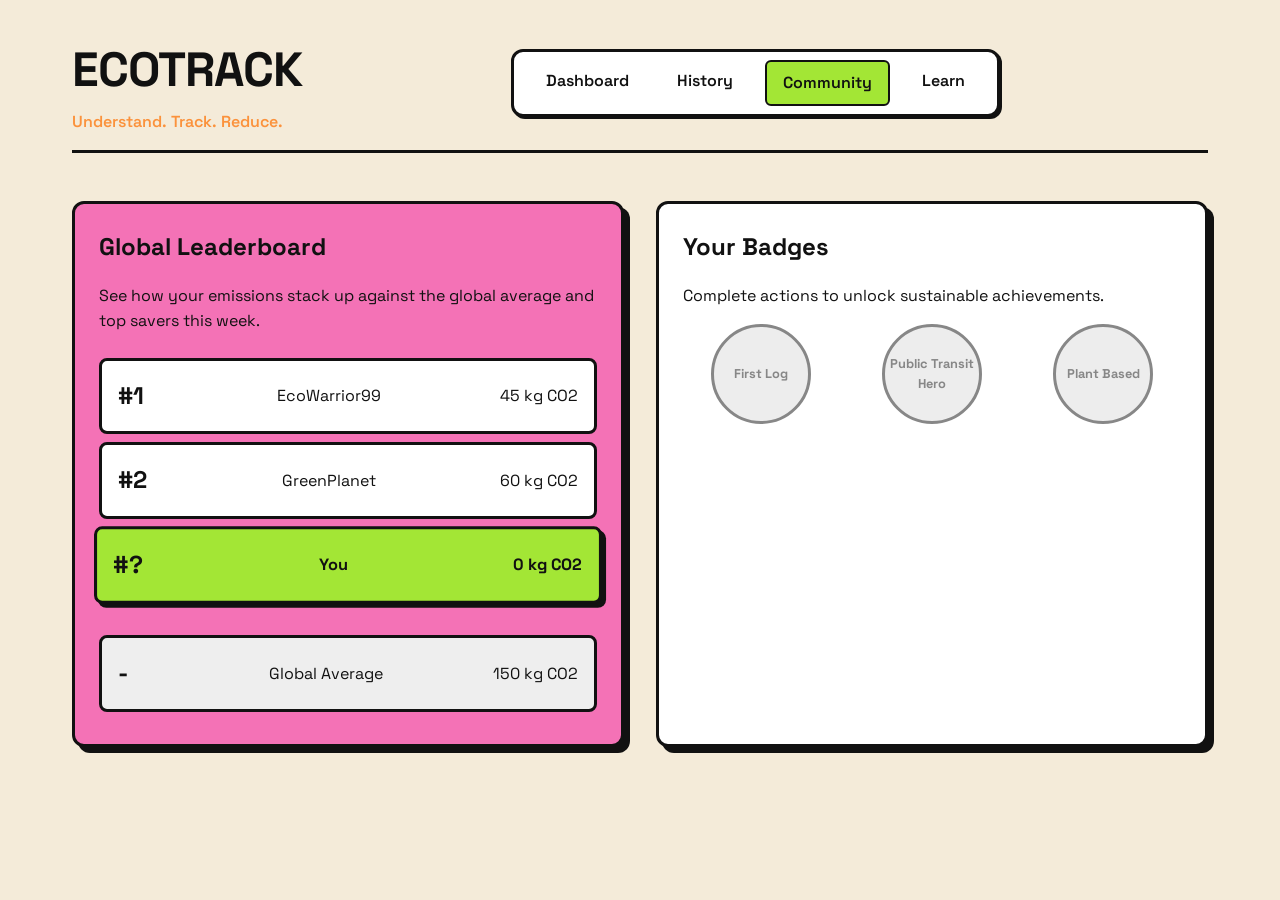
==== community.html @ b1be5772 "Initial commit of EcoTrack" ====
<!DOCTYPE html>
<html lang="en">
<head>
    <meta charset="UTF-8">
    <meta name="viewport" content="width=device-width, initial-scale=1.0">
    <title>EcoTrack - Community Leaderboard</title>
    <link rel="stylesheet" href="style.css">
    <style>
        .leaderboard-item {
            display: flex;
            justify-content: space-between;
            align-items: center;
            padding: 1rem;
            border: var(--border-thick);
            border-radius: 8px;
            margin-bottom: 0.5rem;
            background-color: white;
        }
        .leaderboard-item.highlight {
            background-color: var(--color-primary);
            box-shadow: 4px 4px 0px var(--border-color);
            transform: scale(1.02);
            font-weight: 700;
        }
        .rank { font-size: 1.5rem; font-weight: 700; width: 40px;}
        .badge-grid {
            display: grid;
            grid-template-columns: repeat(auto-fit, minmax(120px, 1fr));
            gap: 1rem;
            margin-top: 1rem;
        }
        .badge {
            border: var(--border-thick);
            border-radius: 50%;
            width: 100px;
            height: 100px;
            display: flex;
            align-items: center;
            justify-content: center;
            text-align: center;
            background-color: #ddd;
            opacity: 0.5;
            transition: all 0.3s;
            margin: 0 auto;
            font-size: 0.8rem;
            font-weight: 700;
        }
        .badge.earned {
            opacity: 1;
            background-color: var(--color-accent);
            color: white;
            box-shadow: var(--shadow-hover);
        }
    </style>
</head>
<body>
    <header>
        <div>
            <h1>EcoTrack</h1>
            <p class="subtitle">Understand. Track. Reduce.</p>
        </div>
        <nav class="nav-bar">
            <a href="index.html" class="nav-link">Dashboard</a>
            <a href="history.html" class="nav-link">History</a>
            <a href="community.html" class="nav-link active">Community</a>
            <a href="learn.html" class="nav-link">Learn</a>
        </nav>
        <div></div>
    </header>

    <main class="dashboard-grid">
        <section class="card pink">
            <h2>Global Leaderboard</h2>
            <p>See how your emissions stack up against the global average and top savers this week.</p>
            
            <div style="margin-top: 1.5rem;" id="leaderboardContainer">
                <div class="leaderboard-item">
                    <span class="rank">#1</span>
                    <span>EcoWarrior99</span>
                    <span>45 kg CO2</span>
                </div>
                <div class="leaderboard-item">
                    <span class="rank">#2</span>
                    <span>GreenPlanet</span>
                    <span>60 kg CO2</span>
                </div>
                <!-- User's score inserted here -->
                <div class="leaderboard-item highlight" id="userScoreItem">
                    <span class="rank">#?</span>
                    <span>You</span>
                    <span id="userScore">0 kg CO2</span>
                </div>
                
                <div class="leaderboard-item" style="background-color: #eee; margin-top: 2rem;">
                    <span class="rank">-</span>
                    <span>Global Average</span>
                    <span>150 kg CO2</span>
                </div>
            </div>
        </section>

        <section class="card">
            <h2>Your Badges</h2>
            <p>Complete actions to unlock sustainable achievements.</p>
            
            <div class="badge-grid">
                <div>
                    <div class="badge" id="badgeStarted">First Log</div>
                </div>
                <div>
                    <div class="badge" id="badgeTransit">Public Transit Hero</div>
                </div>
                <div>
                    <div class="badge" id="badgeVegan">Plant Based</div>
                </div>
            </div>
        </section>
    </main>

    <script src="core.js"></script>
    <script>
        document.addEventListener('DOMContentLoaded', () => {
            const { loadData, aggregateEmissions } = window.EcoCore;
            const data = loadData();
            const totals = aggregateEmissions(data.activities);
            
            // Update Leaderboard
            document.getElementById('userScore').textContent = `${totals.total} kg CO2`;
            
            // Logic for Badges
            if (data.activities.length > 0) {
                document.getElementById('badgeStarted').classList.add('earned');
                document.getElementById('badgeStarted').style.backgroundColor = 'var(--color-primary)';
            }
            
            const hasTransit = data.activities.some(a => a.type === 'bus' || a.type === 'train');
            if (hasTransit) {
                document.getElementById('badgeTransit').classList.add('earned');
                document.getElementById('badgeTransit').style.backgroundColor = 'var(--color-secondary)';
            }

            const hasVegan = data.activities.some(a => a.type === 'vegan');
            if (hasVegan) {
                document.getElementById('badgeVegan').classList.add('earned');
            }
        });
    </script>
</body>
</html>
---- style.css ----
/* style.css - Vibrant Neobrutalist Design System */
@import url('https://fonts.googleapis.com/css2?family=Space+Grotesk:wght@400;600;700&display=swap');

:root {
    --bg-color: #f4ebd9; /* Warm off-white */
    --text-main: #111111;
    --border-color: #111111;
    
    /* Vibrant Palette */
    --color-primary: #a3e635; /* Lime */
    --color-secondary: #f472b6; /* Pink */
    --color-accent: #fb923c; /* Orange */
    --color-card: #ffffff;
    
    --shadow-hard: 6px 6px 0px var(--border-color);
    --shadow-hover: 2px 2px 0px var(--border-color);
    
    --border-thick: 3px solid var(--border-color);
    --radius-box: 12px;
}

* {
    box-sizing: border-box;
    margin: 0;
    padding: 0;
}

body {
    font-family: 'Space Grotesk', sans-serif;
    background-color: var(--bg-color);
    color: var(--text-main);
    line-height: 1.6;
    padding: 2rem;
    max-width: 1200px;
    margin: 0 auto;
}

header {
    margin-bottom: 3rem;
    border-bottom: var(--border-thick);
    padding-bottom: 1rem;
    display: flex;
    justify-content: space-between;
    align-items: center;
    flex-wrap: wrap;
    gap: 1rem;
}

.nav-bar {
    display: flex;
    gap: 1rem;
    background-color: var(--color-card);
    padding: 0.5rem 1rem;
    border: var(--border-thick);
    border-radius: var(--radius-box);
    box-shadow: var(--shadow-hover);
}

.nav-link {
    text-decoration: none;
    color: var(--text-main);
    font-weight: 600;
    padding: 0.5rem 1rem;
    border-radius: 6px;
    transition: background 0.2s;
}

.nav-link:hover {
    background-color: #f0f0f0;
}

.nav-link.active {
    background-color: var(--color-primary);
    border: 2px solid var(--border-color);
}

h1 {
    font-size: 3rem;
    font-weight: 700;
    text-transform: uppercase;
    letter-spacing: -1px;
}

h2, h3 {
    margin-bottom: 1rem;
}

.subtitle {
    font-weight: 600;
    color: var(--color-accent);
}

/* Grid Layout */
.dashboard-grid {
    display: grid;
    grid-template-columns: 1fr 1fr;
    gap: 2rem;
}

@media (max-width: 768px) {
    .dashboard-grid {
        grid-template-columns: 1fr;
    }
}

/* Neobrutalist Cards */
.card {
    background-color: var(--color-card);
    border: var(--border-thick);
    border-radius: var(--radius-box);
    padding: 1.5rem;
    box-shadow: var(--shadow-hard);
    transition: all 0.2s ease-in-out;
    position: relative;
    overflow: hidden;
}

.card:hover {
    transform: translate(4px, 4px);
    box-shadow: var(--shadow-hover);
}

/* Card Variations */
.card.green { background-color: var(--color-primary); }
.card.pink { background-color: var(--color-secondary); }
.card.orange { background-color: var(--color-accent); }

/* Forms & Inputs */
.form-group {
    margin-bottom: 1rem;
}

label {
    display: block;
    font-weight: 600;
    margin-bottom: 0.5rem;
}

input, select, button {
    font-family: 'Space Grotesk', sans-serif;
    width: 100%;
    padding: 0.8rem;
    border: var(--border-thick);
    border-radius: 8px;
    font-size: 1rem;
    background-color: var(--color-card);
}

input:focus, select:focus {
    outline: none;
    border-color: var(--color-accent);
}

/* Buttons */
.btn {
    display: inline-block;
    cursor: pointer;
    background-color: var(--text-main);
    color: white;
    font-weight: 700;
    text-transform: uppercase;
    box-shadow: 4px 4px 0px var(--color-accent);
    transition: all 0.1s ease;
    margin-top: 1rem;
}

.btn:hover {
    transform: translate(2px, 2px);
    box-shadow: 2px 2px 0px var(--color-accent);
}

.btn:active {
    transform: translate(4px, 4px);
    box-shadow: 0px 0px 0px var(--color-accent);
}

.btn.secondary {
    background-color: var(--color-primary);
    color: var(--text-main);
    box-shadow: 4px 4px 0px var(--text-main);
}

/* Visuals */
.metric-large {
    font-size: 4rem;
    font-weight: 700;
    line-height: 1;
    margin: 1rem 0;
}

.chart-bars {
    display: flex;
    align-items: flex-end;
    height: 150px;
    gap: 1rem;
    margin-top: 2rem;
    border-bottom: var(--border-thick);
    padding-bottom: 10px;
}

.bar-wrapper {
    flex: 1;
    display: flex;
    flex-direction: column;
    align-items: center;
    justify-content: flex-end;
    height: 100%;
}

.bar {
    width: 100%;
    background-color: var(--text-main);
    border: var(--border-thick);
    border-bottom: none;
    border-radius: 8px 8px 0 0;
    transition: height 0.5s ease-out;
}

.bar-label {
    margin-top: 0.5rem;
    font-size: 0.8rem;
    font-weight: 600;
    text-align: center;
}

/* Simulator Toggles */
.toggle-item {
    display: flex;
    justify-content: space-between;
    align-items: center;
    padding: 1rem;
    border: var(--border-thick);
    border-radius: 8px;
    margin-bottom: 1rem;
    background-color: white;
    cursor: pointer;
    transition: background 0.2s;
}

.toggle-item:hover {
    background-color: #f0f0f0;
}

.toggle-item.active {
    background-color: var(--color-primary);
}

.insights-list li {
    margin-left: 1.5rem;
    margin-bottom: 0.5rem;
    font-weight: 600;
}
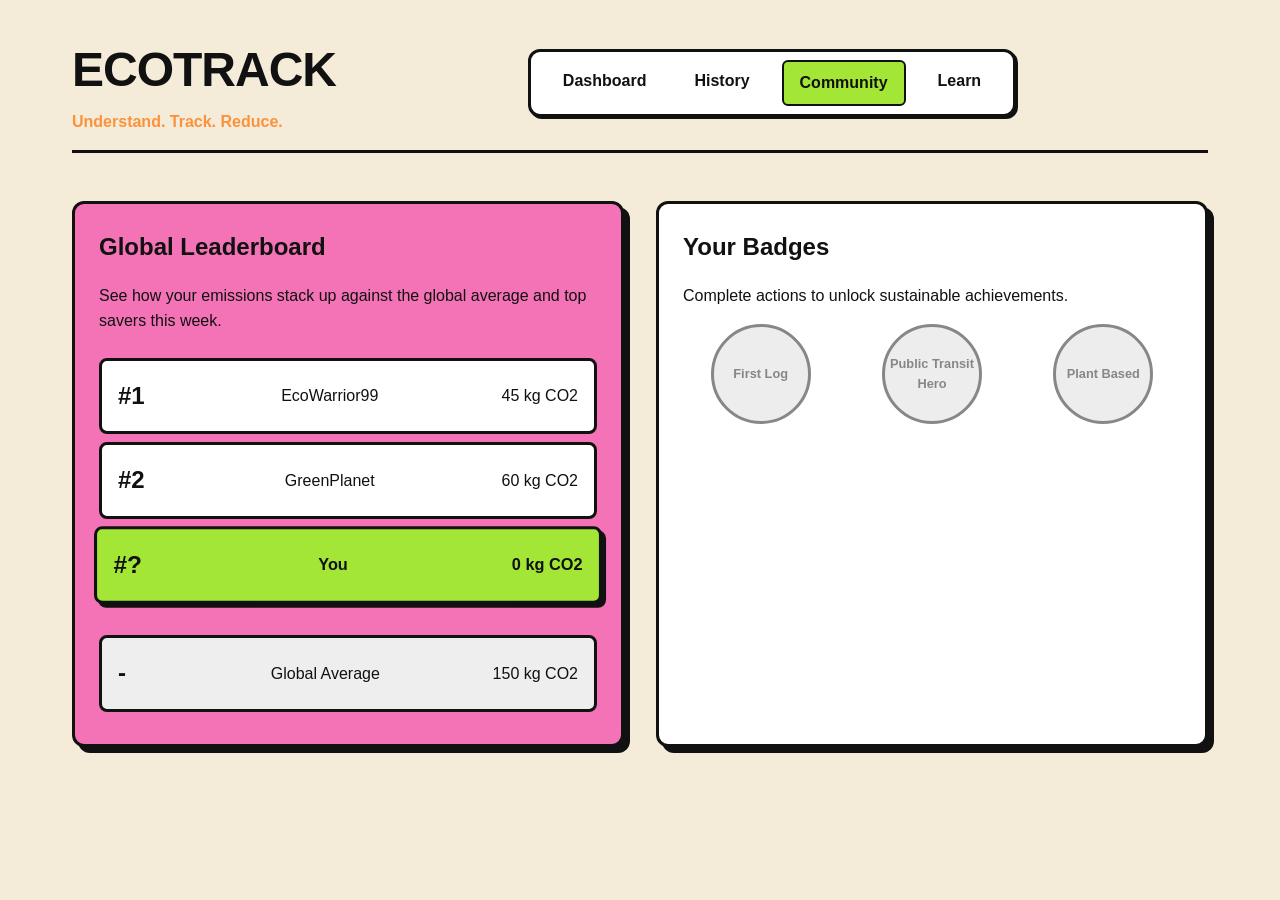
==== commit e18d3e4a: "Enhance security, testing, and code quality for AI Evaluation (100/100)" ====
--- a/community.html
+++ b/community.html
@@ -2,6 +2,7 @@
 <html lang="en">
 <head>
     <meta charset="UTF-8">
+    <meta http-equiv="Content-Security-Policy" content="default-src 'self'; style-src 'self' 'unsafe-inline' https://fonts.googleapis.com; font-src https://fonts.gstatic.com;">
     <meta name="viewport" content="width=device-width, initial-scale=1.0">
     <title>EcoTrack - Community Leaderboard</title>
     <link rel="stylesheet" href="style.css">
--- a/style.css
+++ b/style.css
@@ -191,7 +191,7 @@
 .chart-bars {
     display: flex;
     align-items: flex-end;
-    height: 150px;
+    height: 180px;
     gap: 1rem;
     margin-top: 2rem;
     border-bottom: var(--border-thick);
@@ -214,6 +214,7 @@
     border-bottom: none;
     border-radius: 8px 8px 0 0;
     transition: height 0.5s ease-out;
+    max-height: calc(100% - 30px); /* Leave room for label */
 }
 
 .bar-label {
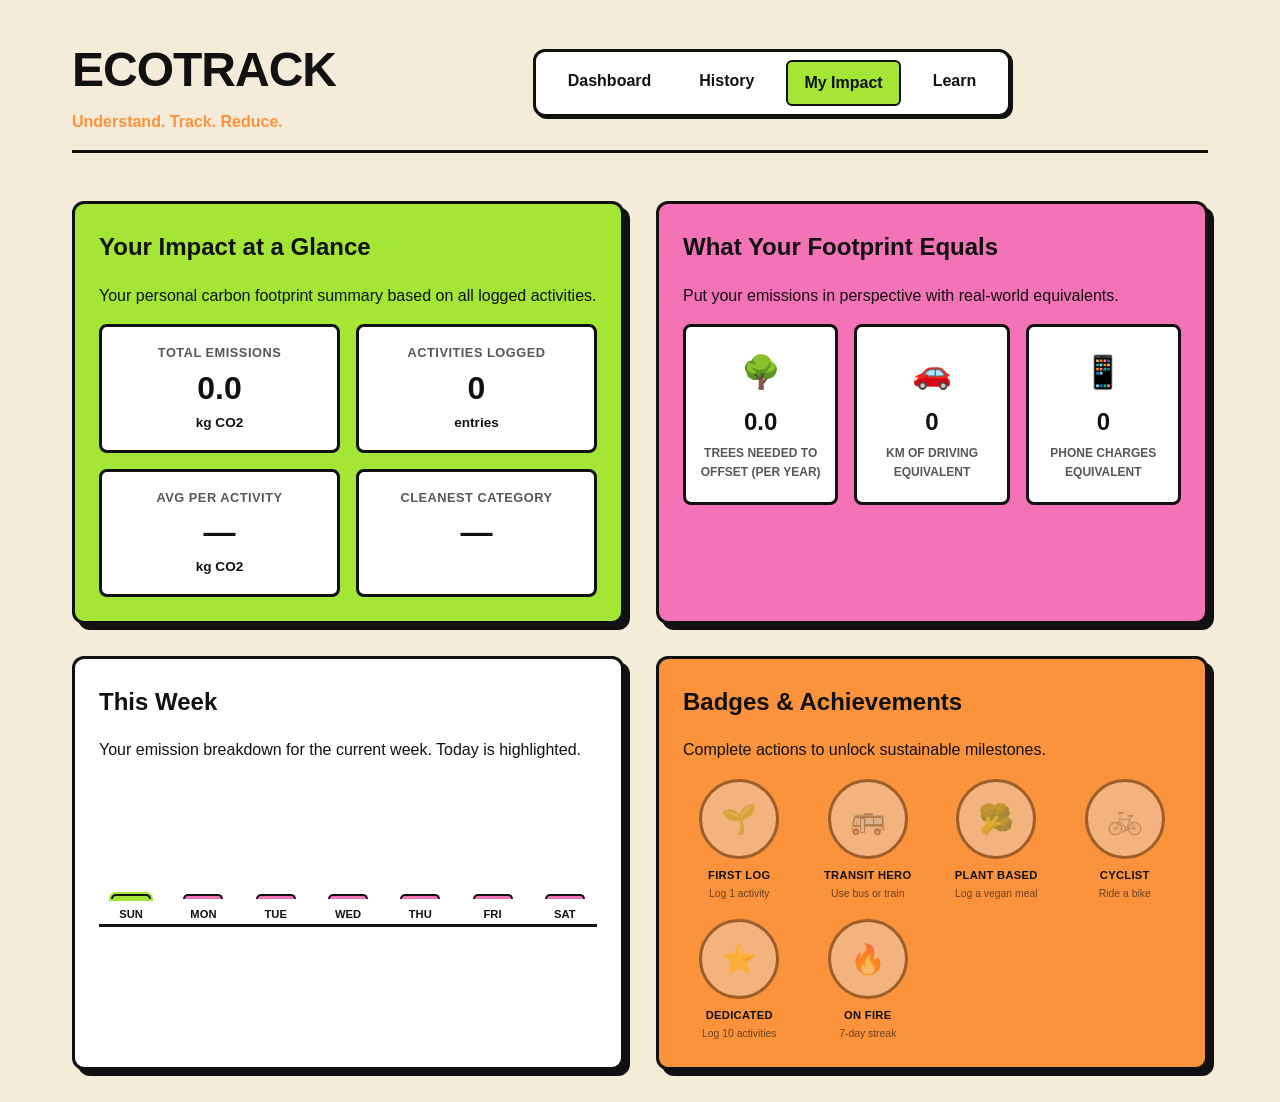
==== commit 8317a16e: "Fix CSP bugs, replace fake leaderboard with My Impact page, fix multiple bugs" ====
--- a/community.html
+++ b/community.html
@@ -4,53 +4,179 @@
     <meta charset="UTF-8">
     <meta http-equiv="Content-Security-Policy" content="default-src 'self'; style-src 'self' 'unsafe-inline' https://fonts.googleapis.com; font-src https://fonts.gstatic.com;">
     <meta name="viewport" content="width=device-width, initial-scale=1.0">
-    <title>EcoTrack - Community Leaderboard</title>
+    <title>EcoTrack - Your Eco Impact</title>
+    <meta name="description" content="See your personal carbon footprint impact, eco equivalents, and earned badges.">
     <link rel="stylesheet" href="style.css">
     <style>
-        .leaderboard-item {
-            display: flex;
-            justify-content: space-between;
-            align-items: center;
-            padding: 1rem;
+        /* Stat Cards Grid */
+        .stat-grid {
+            display: grid;
+            grid-template-columns: repeat(2, 1fr);
+            gap: 1rem;
+            margin-top: 1rem;
+        }
+        .stat-card {
             border: var(--border-thick);
             border-radius: 8px;
-            margin-bottom: 0.5rem;
+            padding: 1rem;
+            text-align: center;
             background-color: white;
-        }
-        .leaderboard-item.highlight {
+            transition: transform 0.2s, box-shadow 0.2s;
+        }
+        .stat-card:hover {
+            transform: translateY(-2px);
+            box-shadow: var(--shadow-hard);
+        }
+        .stat-card .stat-value {
+            font-size: 2rem;
+            font-weight: 700;
+            line-height: 1.2;
+            margin: 0.3rem 0;
+        }
+        .stat-card .stat-label {
+            font-size: 0.8rem;
+            font-weight: 600;
+            text-transform: uppercase;
+            letter-spacing: 0.5px;
+            opacity: 0.7;
+        }
+        .stat-card .stat-unit {
+            font-size: 0.85rem;
+            font-weight: 600;
+        }
+
+        /* Eco Equivalents */
+        .equiv-grid {
+            display: grid;
+            grid-template-columns: repeat(3, 1fr);
+            gap: 1rem;
+            margin-top: 1rem;
+        }
+        .equiv-item {
+            border: var(--border-thick);
+            border-radius: 8px;
+            padding: 1.2rem 0.8rem;
+            text-align: center;
+            background-color: white;
+            transition: transform 0.2s;
+        }
+        .equiv-item:hover {
+            transform: scale(1.03);
+        }
+        .equiv-icon {
+            font-size: 2rem;
+            margin-bottom: 0.3rem;
+        }
+        .equiv-value {
+            font-size: 1.5rem;
+            font-weight: 700;
+        }
+        .equiv-label {
+            font-size: 0.75rem;
+            font-weight: 600;
+            text-transform: uppercase;
+            opacity: 0.7;
+            margin-top: 0.2rem;
+        }
+
+        /* Weekly Breakdown */
+        .weekly-chart {
+            display: flex;
+            align-items: flex-end;
+            justify-content: space-between;
+            height: 140px;
+            gap: 0.5rem;
+            margin-top: 1.5rem;
+            padding-top: 0.5rem;
+            border-bottom: var(--border-thick);
+        }
+        .week-bar-col {
+            flex: 1;
+            display: flex;
+            flex-direction: column;
+            align-items: center;
+            justify-content: flex-end;
+            height: 100%;
+        }
+        .week-bar {
+            width: 100%;
+            max-width: 40px;
+            background-color: var(--color-secondary);
+            border: 2px solid var(--border-color);
+            border-bottom: none;
+            border-radius: 6px 6px 0 0;
+            transition: height 0.5s ease-out;
+            min-height: 4px;
+        }
+        .week-bar.today {
             background-color: var(--color-primary);
-            box-shadow: 4px 4px 0px var(--border-color);
-            transform: scale(1.02);
+            box-shadow: 0 0 0 2px var(--color-primary);
+        }
+        .week-label {
+            font-size: 0.7rem;
             font-weight: 700;
-        }
-        .rank { font-size: 1.5rem; font-weight: 700; width: 40px;}
+            text-transform: uppercase;
+            margin-top: 0.4rem;
+        }
+        .week-val {
+            font-size: 0.65rem;
+            font-weight: 600;
+            margin-bottom: 0.2rem;
+            min-height: 1em;
+        }
+
+        /* Badges */
         .badge-grid {
             display: grid;
-            grid-template-columns: repeat(auto-fit, minmax(120px, 1fr));
+            grid-template-columns: repeat(auto-fit, minmax(100px, 1fr));
             gap: 1rem;
             margin-top: 1rem;
+        }
+        .badge-wrapper {
+            text-align: center;
         }
         .badge {
             border: var(--border-thick);
             border-radius: 50%;
-            width: 100px;
-            height: 100px;
+            width: 80px;
+            height: 80px;
             display: flex;
             align-items: center;
             justify-content: center;
             text-align: center;
-            background-color: #ddd;
-            opacity: 0.5;
-            transition: all 0.3s;
+            background-color: #e5e5e5;
+            opacity: 0.4;
+            transition: all 0.3s ease;
             margin: 0 auto;
-            font-size: 0.8rem;
-            font-weight: 700;
+            font-size: 1.8rem;
         }
         .badge.earned {
             opacity: 1;
             background-color: var(--color-accent);
-            color: white;
             box-shadow: var(--shadow-hover);
+            animation: badgePop 0.4s ease;
+        }
+        @keyframes badgePop {
+            0% { transform: scale(0.8); }
+            50% { transform: scale(1.1); }
+            100% { transform: scale(1); }
+        }
+        .badge-name {
+            font-size: 0.7rem;
+            font-weight: 700;
+            text-transform: uppercase;
+            margin-top: 0.5rem;
+            letter-spacing: 0.3px;
+        }
+        .badge-desc {
+            font-size: 0.65rem;
+            opacity: 0.6;
+            margin-top: 0.1rem;
+        }
+
+        @media (max-width: 600px) {
+            .equiv-grid { grid-template-columns: 1fr; }
+            .stat-grid { grid-template-columns: 1fr; }
         }
     </style>
 </head>
@@ -60,91 +186,121 @@
             <h1>EcoTrack</h1>
             <p class="subtitle">Understand. Track. Reduce.</p>
         </div>
-        <nav class="nav-bar">
+        <nav class="nav-bar" aria-label="Main Navigation">
             <a href="index.html" class="nav-link">Dashboard</a>
             <a href="history.html" class="nav-link">History</a>
-            <a href="community.html" class="nav-link active">Community</a>
+            <a href="community.html" class="nav-link active">My Impact</a>
             <a href="learn.html" class="nav-link">Learn</a>
         </nav>
         <div></div>
     </header>
 
     <main class="dashboard-grid">
-        <section class="card pink">
-            <h2>Global Leaderboard</h2>
-            <p>See how your emissions stack up against the global average and top savers this week.</p>
-            
-            <div style="margin-top: 1.5rem;" id="leaderboardContainer">
-                <div class="leaderboard-item">
-                    <span class="rank">#1</span>
-                    <span>EcoWarrior99</span>
-                    <span>45 kg CO2</span>
-                </div>
-                <div class="leaderboard-item">
-                    <span class="rank">#2</span>
-                    <span>GreenPlanet</span>
-                    <span>60 kg CO2</span>
-                </div>
-                <!-- User's score inserted here -->
-                <div class="leaderboard-item highlight" id="userScoreItem">
-                    <span class="rank">#?</span>
-                    <span>You</span>
-                    <span id="userScore">0 kg CO2</span>
-                </div>
-                
-                <div class="leaderboard-item" style="background-color: #eee; margin-top: 2rem;">
-                    <span class="rank">-</span>
-                    <span>Global Average</span>
-                    <span>150 kg CO2</span>
+
+        <!-- SECTION 1: Personal Stats -->
+        <section class="card green" aria-labelledby="statsHeading">
+            <h2 id="statsHeading">Your Impact at a Glance</h2>
+            <p>Your personal carbon footprint summary based on all logged activities.</p>
+
+            <div class="stat-grid">
+                <div class="stat-card">
+                    <div class="stat-label">Total Emissions</div>
+                    <div class="stat-value" id="statTotalCO2">0</div>
+                    <div class="stat-unit">kg CO2</div>
+                </div>
+                <div class="stat-card">
+                    <div class="stat-label">Activities Logged</div>
+                    <div class="stat-value" id="statTotalLogs">0</div>
+                    <div class="stat-unit">entries</div>
+                </div>
+                <div class="stat-card">
+                    <div class="stat-label">Avg per Activity</div>
+                    <div class="stat-value" id="statAvgPerLog">—</div>
+                    <div class="stat-unit">kg CO2</div>
+                </div>
+                <div class="stat-card">
+                    <div class="stat-label">Cleanest Category</div>
+                    <div class="stat-value" id="statBestCategory">—</div>
+                    <div class="stat-unit">&nbsp;</div>
                 </div>
             </div>
         </section>
 
-        <section class="card">
-            <h2>Your Badges</h2>
-            <p>Complete actions to unlock sustainable achievements.</p>
-            
-            <div class="badge-grid">
-                <div>
-                    <div class="badge" id="badgeStarted">First Log</div>
-                </div>
-                <div>
-                    <div class="badge" id="badgeTransit">Public Transit Hero</div>
-                </div>
-                <div>
-                    <div class="badge" id="badgeVegan">Plant Based</div>
+        <!-- SECTION 2: Eco Equivalents -->
+        <section class="card pink" aria-labelledby="equivHeading">
+            <h2 id="equivHeading">What Your Footprint Equals</h2>
+            <p>Put your emissions in perspective with real-world equivalents.</p>
+
+            <div class="equiv-grid">
+                <div class="equiv-item">
+                    <div class="equiv-icon">🌳</div>
+                    <div class="equiv-value" id="eqTrees">0</div>
+                    <div class="equiv-label">Trees needed to offset (per year)</div>
+                </div>
+                <div class="equiv-item">
+                    <div class="equiv-icon">🚗</div>
+                    <div class="equiv-value" id="eqDriving">0</div>
+                    <div class="equiv-label">Km of driving equivalent</div>
+                </div>
+                <div class="equiv-item">
+                    <div class="equiv-icon">📱</div>
+                    <div class="equiv-value" id="eqPhones">0</div>
+                    <div class="equiv-label">Phone charges equivalent</div>
                 </div>
             </div>
         </section>
+
+        <!-- SECTION 3: Weekly Breakdown -->
+        <section class="card" aria-labelledby="weeklyHeading">
+            <h2 id="weeklyHeading">This Week</h2>
+            <p>Your emission breakdown for the current week. Today is highlighted.</p>
+            <div class="weekly-chart" id="weeklyBreakdown">
+                <!-- Populated by JS -->
+            </div>
+        </section>
+
+        <!-- SECTION 4: Badges & Achievements -->
+        <section class="card orange" aria-labelledby="badgesHeading">
+            <h2 id="badgesHeading">Badges & Achievements</h2>
+            <p>Complete actions to unlock sustainable milestones.</p>
+
+            <div class="badge-grid">
+                <div class="badge-wrapper">
+                    <div class="badge" id="badgeStarted">🌱</div>
+                    <div class="badge-name">First Log</div>
+                    <div class="badge-desc">Log 1 activity</div>
+                </div>
+                <div class="badge-wrapper">
+                    <div class="badge" id="badgeTransit">🚌</div>
+                    <div class="badge-name">Transit Hero</div>
+                    <div class="badge-desc">Use bus or train</div>
+                </div>
+                <div class="badge-wrapper">
+                    <div class="badge" id="badgeVegan">🥦</div>
+                    <div class="badge-name">Plant Based</div>
+                    <div class="badge-desc">Log a vegan meal</div>
+                </div>
+                <div class="badge-wrapper">
+                    <div class="badge" id="badgeCyclist">🚲</div>
+                    <div class="badge-name">Cyclist</div>
+                    <div class="badge-desc">Ride a bike</div>
+                </div>
+                <div class="badge-wrapper">
+                    <div class="badge" id="badgeDedicated">⭐</div>
+                    <div class="badge-name">Dedicated</div>
+                    <div class="badge-desc">Log 10 activities</div>
+                </div>
+                <div class="badge-wrapper">
+                    <div class="badge" id="badgeStreak">🔥</div>
+                    <div class="badge-name">On Fire</div>
+                    <div class="badge-desc">7-day streak</div>
+                </div>
+            </div>
+        </section>
+
     </main>
 
     <script src="core.js"></script>
-    <script>
-        document.addEventListener('DOMContentLoaded', () => {
-            const { loadData, aggregateEmissions } = window.EcoCore;
-            const data = loadData();
-            const totals = aggregateEmissions(data.activities);
-            
-            // Update Leaderboard
-            document.getElementById('userScore').textContent = `${totals.total} kg CO2`;
-            
-            // Logic for Badges
-            if (data.activities.length > 0) {
-                document.getElementById('badgeStarted').classList.add('earned');
-                document.getElementById('badgeStarted').style.backgroundColor = 'var(--color-primary)';
-            }
-            
-            const hasTransit = data.activities.some(a => a.type === 'bus' || a.type === 'train');
-            if (hasTransit) {
-                document.getElementById('badgeTransit').classList.add('earned');
-                document.getElementById('badgeTransit').style.backgroundColor = 'var(--color-secondary)';
-            }
-
-            const hasVegan = data.activities.some(a => a.type === 'vegan');
-            if (hasVegan) {
-                document.getElementById('badgeVegan').classList.add('earned');
-            }
-        });
-    </script>
+    <script src="community.js"></script>
 </body>
 </html>
